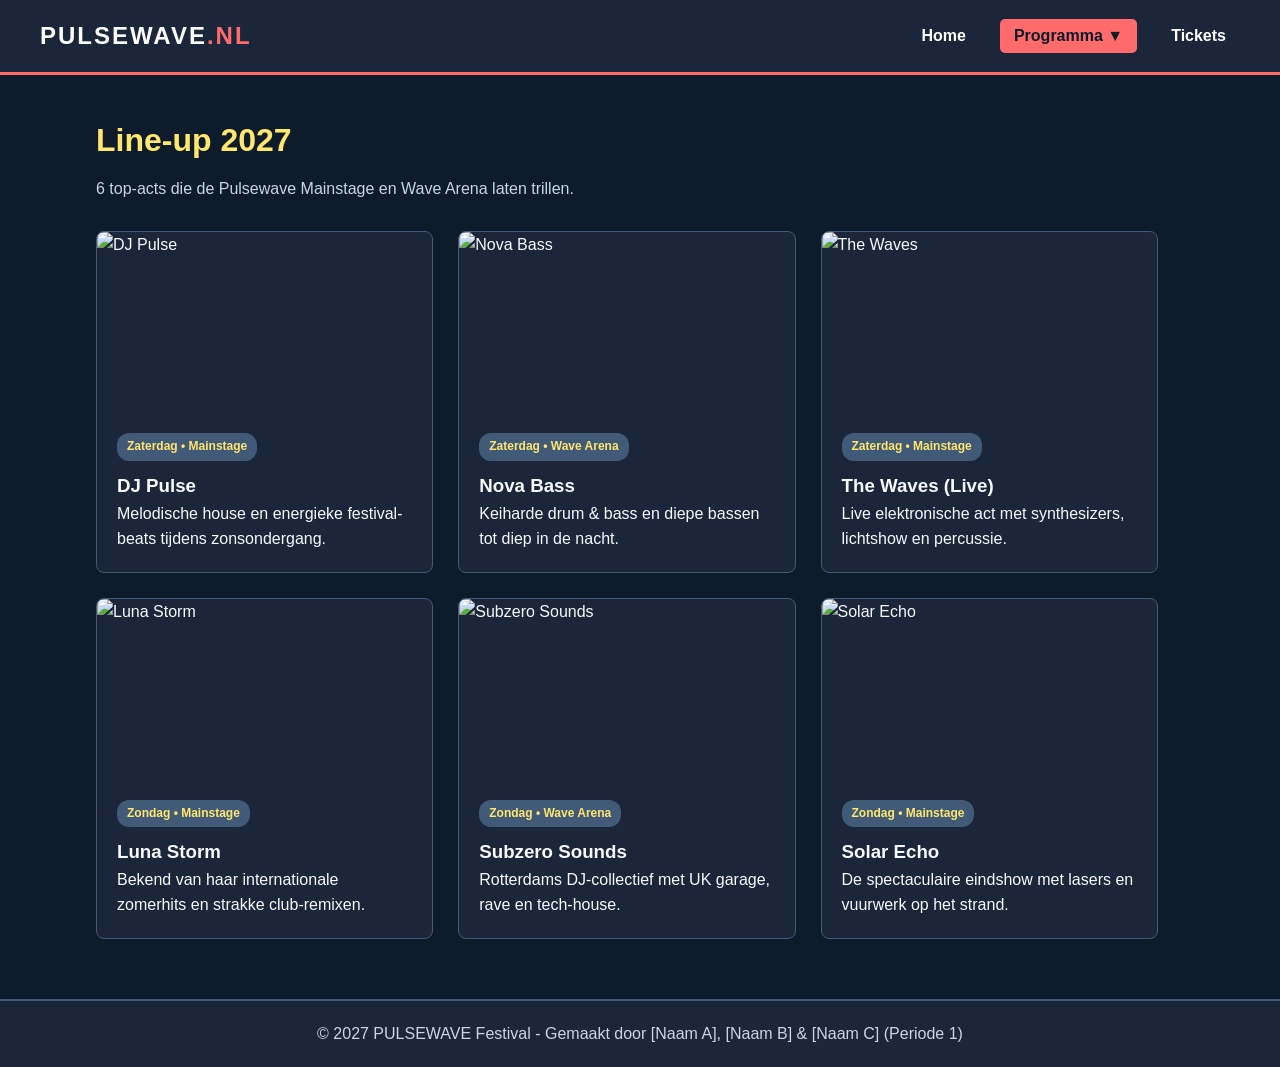
==== lineup.html @ ebc91448 "opdracht" ====
<!DOCTYPE html>
<html lang="nl">
<head>
    <meta charset="UTF-8">
    <meta name="viewport" content="width=device-width, initial-scale=1.0">
    <title>PULSEWAVE Festival - Line-up</title>
    <link rel="stylesheet" href="style.css">
</head>
<body>

    <header class="hoofdbalk">
        <div class="logo">PULSEWAVE<span>.NL</span></div>
        <nav class="navigatie">
            <a href="index.html">Home</a>
            <div class="dropdown">
                <button class="dropknop actief">Programma ▼</button>
                <div class="dropdown-inhoud">
                    <a href="lineup.html">Line-up</a>
                    <a href="timetable.html">Timetable</a>
                </div>
            </div>
            <a href="tickets.html">Tickets</a>
        </nav>
    </header>

    <main class="container">
        <h1 class="pagina-titel">Line-up 2027</h1>
        <p class="pagina-subtitel">6 top-acts die de Pulsewave Mainstage en Wave Arena laten trillen.</p>

        <!-- Flexbox-container met 6 kaarten die doorlopen op een nieuwe regel -->
        <div class="kaarten-grid">
            
            <div class="kaart">
                <img src="https://placehold.co/400x240/1b263b/ff6b6b?text=DJ+PULSE" alt="DJ Pulse">
                <div class="kaart-tekst">
                    <span class="podium-label">Zaterdag • Mainstage</span>
                    <h3>DJ Pulse</h3>
                    <p>Melodische house en energieke festival-beats tijdens zonsondergang.</p>
                </div>
            </div>

            <div class="kaart">
                <img src="https://placehold.co/400x240/1b263b/4ecdc4?text=NOVA+BASS" alt="Nova Bass">
                <div class="kaart-tekst">
                    <span class="podium-label">Zaterdag • Wave Arena</span>
                    <h3>Nova Bass</h3>
                    <p>Keiharde drum & bass en diepe bassen tot diep in de nacht.</p>
                </div>
            </div>

            <div class="kaart">
                <img src="https://placehold.co/400x240/1b263b/ffe66d?text=THE+WAVES" alt="The Waves">
                <div class="kaart-tekst">
                    <span class="podium-label">Zaterdag • Mainstage</span>
                    <h3>The Waves (Live)</h3>
                    <p>Live elektronische act met synthesizers, lichtshow en percussie.</p>
                </div>
            </div>

            <div class="kaart">
                <img src="https://placehold.co/400x240/1b263b/ff6b6b?text=LUNA+STORM" alt="Luna Storm">
                <div class="kaart-tekst">
                    <span class="podium-label">Zondag • Mainstage</span>
                    <h3>Luna Storm</h3>
                    <p>Bekend van haar internationale zomerhits en strakke club-remixen.</p>
                </div>
            </div>

            <div class="kaart">
                <img src="https://placehold.co/400x240/1b263b/4ecdc4?text=SUBZERO+SOUNDS" alt="Subzero Sounds">
                <div class="kaart-tekst">
                    <span class="podium-label">Zondag • Wave Arena</span>
                    <h3>Subzero Sounds</h3>
                    <p>Rotterdams DJ-collectief met UK garage, rave en tech-house.</p>
                </div>
            </div>

            <div class="kaart">
                <img src="https://placehold.co/400x240/1b263b/ffe66d?text=SOLAR+ECHO" alt="Solar Echo">
                <div class="kaart-tekst">
                    <span class="podium-label">Zondag • Mainstage</span>
                    <h3>Solar Echo</h3>
                    <p>De spectaculaire eindshow met lasers en vuurwerk op het strand.</p>
                </div>
            </div>

        </div>
    </main>

    <footer class="voettekst">
        <p>&copy; 2027 PULSEWAVE Festival - Gemaakt door [Naam A], [Naam B] & [Naam C] (Periode 1)</p>
    </footer>

</body>
</html>
---- style.css ----
/* =========================================
   GEZAMENLIJKE HUISSTIJL - Samen
   ========================================= */
* {
    box-sizing: border-box;
    margin: 0;
    padding: 0;
}

body {
    font-family: Arial, Helvetica, sans-serif;
    background-color: #0d1b2a;
    color: #f8f9fa;
    line-height: 1.6;
}

/* Header & Navigatie */
.hoofdbalk {
    background-color: #1b263b;
    border-bottom: 3px solid #ff6b6b;
    padding: 15px 40px;
    display: flex;
    justify-content: space-between;
    align-items: center;
    position: sticky;
    top: 0;
    z-index: 100;
}

.logo {
    font-size: 24px;
    font-weight: bold;
    letter-spacing: 2px;
    color: #ffffff;
}

.logo span {
    color: #ff6b6b;
}

.navigatie {
    display: flex;
    align-items: center;
    gap: 20px;
}

.navigatie a, .dropknop {
    color: #ffffff;
    text-decoration: none;
    font-size: 16px;
    font-weight: bold;
    background: none;
    border: none;
    padding: 8px 14px;
    cursor: pointer;
    border-radius: 5px;
}

.navigatie a:hover, .dropknop:hover, .actief {
    background-color: #ff6b6b;
    color: #0d1b2a;
}

/* Dropdown in de nav */
.dropdown {
    position: relative;
}

.dropdown-inhoud {
    display: none;
    position: absolute;
    top: 100%;
    left: 0;
    background-color: #1b263b;
    border: 1px solid #ff6b6b;
    min-width: 160px;
    border-radius: 5px;
}

.dropdown-inhoud a {
    display: block;
    padding: 10px 15px;
}

.dropdown:hover .dropdown-inhoud {
    display: block;
}

/* Algemene container en knoppen */
.container {
    width: 85%;
    max-width: 1100px;
    margin: 40px auto;
}

.pagina-titel, .sectie-titel {
    font-size: 32px;
    color: #ffe66d;
    margin-bottom: 10px;
}

.pagina-subtitel {
    color: #cbd5e1;
    margin-bottom: 30px;
}

.actie-knop {
    background-color: #ff6b6b;
    color: #0d1b2a;
    border: none;
    padding: 14px 28px;
    font-size: 18px;
    font-weight: bold;
    border-radius: 30px;
    cursor: pointer;
}

.actie-knop:hover {
    background-color: #ffe66d;
}

.actie-knop.geklikt {
    background-color: #4ecdc4;
    color: #0d1b2a;
}

.voettekst {
    background-color: #1b263b;
    text-align: center;
    padding: 20px;
    margin-top: 60px;
    border-top: 2px solid #415a77;
    color: #cbd5e1;
}

/* =========================================
   HOMEPAGE (Hero & 3 Teasers) - Samen
   ========================================= */
.hero {
    background: linear-gradient(135deg, #1b263b, #415a77);
    text-align: center;
    padding: 80px 20px;
    border-bottom: 3px solid #4ecdc4;
}

.datum-badge {
    display: inline-block;
    background-color: #4ecdc4;
    color: #0d1b2a;
    font-weight: bold;
    padding: 5px 15px;
    border-radius: 20px;
    margin-bottom: 15px;
}

.hero h1 {
    font-size: 48px;
    letter-spacing: 3px;
    margin-bottom: 15px;
}

.slogan {
    font-size: 20px;
    color: #ffe66d;
    margin-bottom: 30px;
}

.teaser-rij {
    display: flex;
    justify-content: space-between;
    gap: 20px;
    margin-top: 20px;
}

.teaser-blok {
    background-color: #1b263b;
    border: 1px solid #415a77;
    border-radius: 8px;
    padding: 25px;
    width: 32%;
}

.teaser-blok h3 {
    color: #4ecdc4;
    margin-bottom: 10px;
}

.teaser-link {
    display: inline-block;
    margin-top: 15px;
    color: #ff6b6b;
    font-weight: bold;
    text-decoration: none;
}

/* =========================================
   KAARTENPAGINA - Student A
   ========================================= */
.kaarten-grid {
    display: flex;
    flex-wrap: wrap;
    gap: 25px;
}

.kaart {
    background-color: #1b263b;
    border: 1px solid #415a77;
    border-radius: 8px;
    overflow: hidden;
    width: 31%;
}

.kaart img {
    width: 100%;
    height: 180px;
    object-fit: cover;
    display: block;
}

.kaart-tekst {
    padding: 20px;
}

.podium-label {
    display: inline-block;
    background-color: #415a77;
    color: #ffe66d;
    font-size: 12px;
    font-weight: bold;
    padding: 4px 10px;
    border-radius: 12px;
    margin-bottom: 10px;
}

/* =========================================
   TABELPAGINA - Student B
   ========================================= */
.festival-tabel {
    width: 100%;
    border-collapse: collapse;
    background-color: #1b263b;
}

.festival-tabel thead {
    background-color: #ff6b6b;
    color: #0d1b2a;
}

.festival-tabel th, .festival-tabel td {
    padding: 15px;
    text-align: left;
    border: 1px solid #415a77;
}

.festival-tabel tbody tr:hover {
    background-color: #253552;
}

/* =========================================
   FORMULIERPAGINA - Student C
   ========================================= */
.ticket-formulier {
    background-color: #1b263b;
    padding: 30px;
    border-radius: 8px;
    border: 1px solid #415a77;
    max-width: 600px;
}

.form-groep {
    margin-bottom: 20px;
}

.form-groep label {
    display: block;
    margin-bottom: 8px;
    font-weight: bold;
    color: #4ecdc4;
}

.form-groep input, .form-groep select {
    width: 100%;
    padding: 12px;
    border-radius: 5px;
    border: 1px solid #415a77;
    background-color: #0d1b2a;
    color: #ffffff;
    font-size: 16px;
}

.checkbox-groep {
    display: flex;
    align-items: center;
    gap: 10px;
}

.checkbox-groep input {
    width: auto;
}

.checkbox-groep label {
    margin-bottom: 0;
    color: #f8f9fa;
    font-weight: normal;
}

/* =========================================
   RESPONSIVE DESIGN (Telefoon <= 768px)
   ========================================= */
@media (max-width: 768px) {
    .hoofdbalk {
        flex-direction: column;
        gap: 15px;
    }

    .teaser-rij, .kaarten-grid {
        flex-direction: column;
    }

    .teaser-blok, .kaart {
        width: 100%;
    }

    .hero h1 {
        font-size: 32px;
    }
}
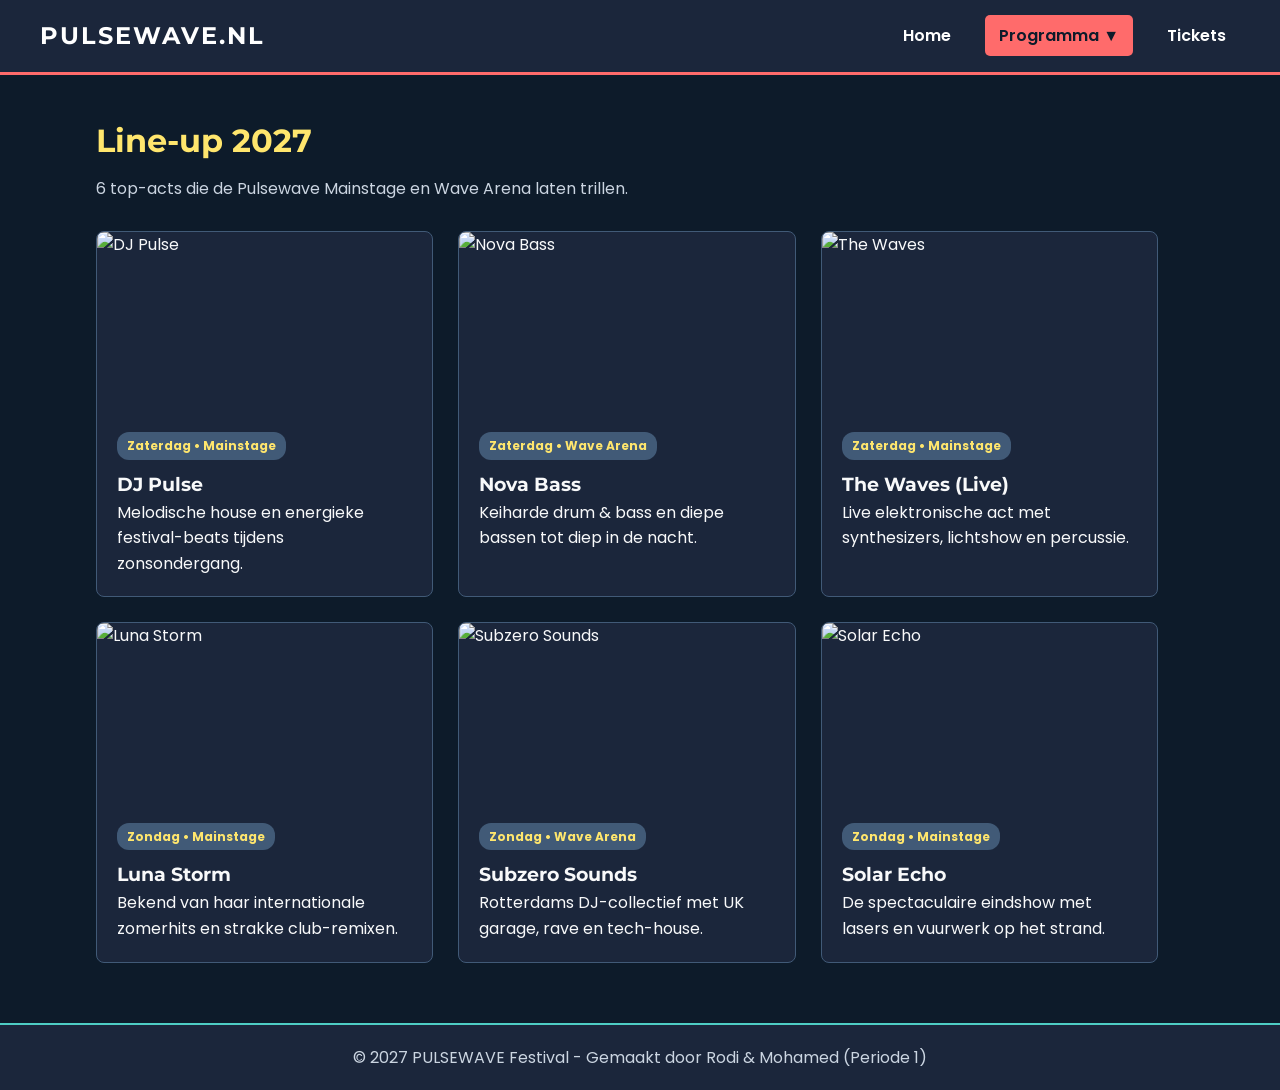
==== commit 7793d4a2: "Dag 3 tabel zebra-rijen toegevoegd" ====
--- a/lineup.html
+++ b/lineup.html
@@ -9,7 +9,9 @@
 <body>
 
     <header class="hoofdbalk">
-        <div class="logo">PULSEWAVE<span>.NL</span></div>
+        <div class="logo">
+            <h2>PULSEWAVE.NL</h2>
+        </div>
         <nav class="navigatie">
             <a href="index.html">Home</a>
             <div class="dropdown">
@@ -27,7 +29,6 @@
         <h1 class="pagina-titel">Line-up 2027</h1>
         <p class="pagina-subtitel">6 top-acts die de Pulsewave Mainstage en Wave Arena laten trillen.</p>
 
-        <!-- Flexbox-container met 6 kaarten die doorlopen op een nieuwe regel -->
         <div class="kaarten-grid">
             
             <div class="kaart">
@@ -88,7 +89,7 @@
     </main>
 
     <footer class="voettekst">
-        <p>&copy; 2027 PULSEWAVE Festival - Gemaakt door [Naam A], [Naam B] & [Naam C] (Periode 1)</p>
+        <p>&copy; 2027 PULSEWAVE Festival - Gemaakt door Rodi & Mohamed (Periode 1)</p>
     </footer>
 
 </body>
--- a/style.css
+++ b/style.css
@@ -1,6 +1,5 @@
-/* =========================================
-   GEZAMENLIJKE HUISSTIJL - Samen
-   ========================================= */
+@import url('https://fonts.googleapis.com/css2?family=Montserrat:wght@700&family=Poppins:wght@400;600&display=swap');
+
 * {
     box-sizing: border-box;
     margin: 0;
@@ -8,16 +7,19 @@
 }
 
 body {
-    font-family: Arial, Helvetica, sans-serif;
-    background-color: #0d1b2a;
-    color: #f8f9fa;
+    font-family: 'Poppins', sans-serif;
+    background-color: #0D1B2A;
+    color: #F8F9FA;
     line-height: 1.6;
 }
 
-/* Header & Navigatie */
+h1, h2, h3, .logo h2 {
+    font-family: 'Montserrat', sans-serif;
+}
+
 .hoofdbalk {
-    background-color: #1b263b;
-    border-bottom: 3px solid #ff6b6b;
+    background-color: #1B263B;
+    border-bottom: 3px solid #FF6B6B;
     padding: 15px 40px;
     display: flex;
     justify-content: space-between;
@@ -27,15 +29,11 @@
     z-index: 100;
 }
 
-.logo {
+.logo h2 {
     font-size: 24px;
-    font-weight: bold;
+    font-weight: 700;
     letter-spacing: 2px;
-    color: #ffffff;
-}
-
-.logo span {
-    color: #ff6b6b;
+    color: #FFFFFF;
 }
 
 .navigatie {
@@ -45,10 +43,11 @@
 }
 
 .navigatie a, .dropknop {
-    color: #ffffff;
+    color: #FFFFFF;
     text-decoration: none;
+    font-family: 'Poppins', sans-serif;
     font-size: 16px;
-    font-weight: bold;
+    font-weight: 600;
     background: none;
     border: none;
     padding: 8px 14px;
@@ -57,11 +56,10 @@
 }
 
 .navigatie a:hover, .dropknop:hover, .actief {
-    background-color: #ff6b6b;
-    color: #0d1b2a;
-}
-
-/* Dropdown in de nav */
+    background-color: #FF6B6B;
+    color: #0D1B2A;
+}
+
 .dropdown {
     position: relative;
 }
@@ -71,8 +69,8 @@
     position: absolute;
     top: 100%;
     left: 0;
-    background-color: #1b263b;
-    border: 1px solid #ff6b6b;
+    background-color: #1B263B;
+    border: 1px solid #FF6B6B;
     min-width: 160px;
     border-radius: 5px;
 }
@@ -86,7 +84,6 @@
     display: block;
 }
 
-/* Algemene container en knoppen */
 .container {
     width: 85%;
     max-width: 1100px;
@@ -95,18 +92,18 @@
 
 .pagina-titel, .sectie-titel {
     font-size: 32px;
-    color: #ffe66d;
+    color: #FFE66D;
     margin-bottom: 10px;
 }
 
 .pagina-subtitel {
-    color: #cbd5e1;
+    color: #CBD5E1;
     margin-bottom: 30px;
 }
 
 .actie-knop {
-    background-color: #ff6b6b;
-    color: #0d1b2a;
+    background-color: #FF6B6B;
+    color: #0D1B2A;
     border: none;
     padding: 14px 28px;
     font-size: 18px;
@@ -116,37 +113,29 @@
 }
 
 .actie-knop:hover {
-    background-color: #ffe66d;
-}
-
-.actie-knop.geklikt {
-    background-color: #4ecdc4;
-    color: #0d1b2a;
+    background-color: #FFE66D;
 }
 
 .voettekst {
-    background-color: #1b263b;
+    background-color: #1B263B;
     text-align: center;
     padding: 20px;
     margin-top: 60px;
-    border-top: 2px solid #415a77;
-    color: #cbd5e1;
-}
-
-/* =========================================
-   HOMEPAGE (Hero & 3 Teasers) - Samen
-   ========================================= */
+    border-top: 2px solid #4ECDC4;
+    color: #CBD5E1;
+}
+
 .hero {
-    background: linear-gradient(135deg, #1b263b, #415a77);
+    background: linear-gradient(135deg, #1B263B, #415A77);
     text-align: center;
     padding: 80px 20px;
-    border-bottom: 3px solid #4ecdc4;
+    border-bottom: 3px solid #4ECDC4;
 }
 
 .datum-badge {
     display: inline-block;
-    background-color: #4ecdc4;
-    color: #0d1b2a;
+    background-color: #4ECDC4;
+    color: #0D1B2A;
     font-weight: bold;
     padding: 5px 15px;
     border-radius: 20px;
@@ -161,7 +150,7 @@
 
 .slogan {
     font-size: 20px;
-    color: #ffe66d;
+    color: #FFE66D;
     margin-bottom: 30px;
 }
 
@@ -173,29 +162,27 @@
 }
 
 .teaser-blok {
-    background-color: #1b263b;
-    border: 1px solid #415a77;
+    background-color: #1B263B;
+    border: 1px solid #415A77;
     border-radius: 8px;
     padding: 25px;
     width: 32%;
 }
 
 .teaser-blok h3 {
-    color: #4ecdc4;
+    color: #4ECDC4;
     margin-bottom: 10px;
 }
 
 .teaser-link {
     display: inline-block;
     margin-top: 15px;
-    color: #ff6b6b;
+    color: #FF6B6B;
     font-weight: bold;
     text-decoration: none;
 }
 
-/* =========================================
-   KAARTENPAGINA - Student A
-   ========================================= */
+/* Kaartenpagina - Rodi */
 .kaarten-grid {
     display: flex;
     flex-wrap: wrap;
@@ -203,8 +190,8 @@
 }
 
 .kaart {
-    background-color: #1b263b;
-    border: 1px solid #415a77;
+    background-color: #1B263B;
+    border: 1px solid #415A77;
     border-radius: 8px;
     overflow: hidden;
     width: 31%;
@@ -223,8 +210,8 @@
 
 .podium-label {
     display: inline-block;
-    background-color: #415a77;
-    color: #ffe66d;
+    background-color: #415A77;
+    color: #FFE66D;
     font-size: 12px;
     font-weight: bold;
     padding: 4px 10px;
@@ -232,38 +219,38 @@
     margin-bottom: 10px;
 }
 
-/* =========================================
-   TABELPAGINA - Student B
-   ========================================= */
+
 .festival-tabel {
     width: 100%;
     border-collapse: collapse;
-    background-color: #1b263b;
+    background-color: #1B263B;
+
 }
 
 .festival-tabel thead {
-    background-color: #ff6b6b;
-    color: #0d1b2a;
+    background-color: #FF6B6B;
+    color: #0D1B2A;
 }
 
 .festival-tabel th, .festival-tabel td {
     padding: 15px;
     text-align: left;
-    border: 1px solid #415a77;
+    border: 1px solid #415A77;
 }
 
 .festival-tabel tbody tr:hover {
     background-color: #253552;
 }
-
-/* =========================================
-   FORMULIERPAGINA - Student C
-   ========================================= */
+.festival-tabel tbody tr:nth-child(even) {
+    background-color: #152033;
+}
+
+
 .ticket-formulier {
-    background-color: #1b263b;
+    background-color: #1B263B;
     padding: 30px;
     border-radius: 8px;
-    border: 1px solid #415a77;
+    border: 1px solid #415A77;
     max-width: 600px;
 }
 
@@ -275,16 +262,16 @@
     display: block;
     margin-bottom: 8px;
     font-weight: bold;
-    color: #4ecdc4;
+    color: #4ECDC4;
 }
 
 .form-groep input, .form-groep select {
     width: 100%;
     padding: 12px;
     border-radius: 5px;
-    border: 1px solid #415a77;
-    background-color: #0d1b2a;
-    color: #ffffff;
+    border: 1px solid #415A77;
+    background-color: #0D1B2A;
+    color: #FFFFFF;
     font-size: 16px;
 }
 
@@ -300,13 +287,10 @@
 
 .checkbox-groep label {
     margin-bottom: 0;
-    color: #f8f9fa;
+    color: #F8F9FA;
     font-weight: normal;
 }
 
-/* =========================================
-   RESPONSIVE DESIGN (Telefoon <= 768px)
-   ========================================= */
 @media (max-width: 768px) {
     .hoofdbalk {
         flex-direction: column;
